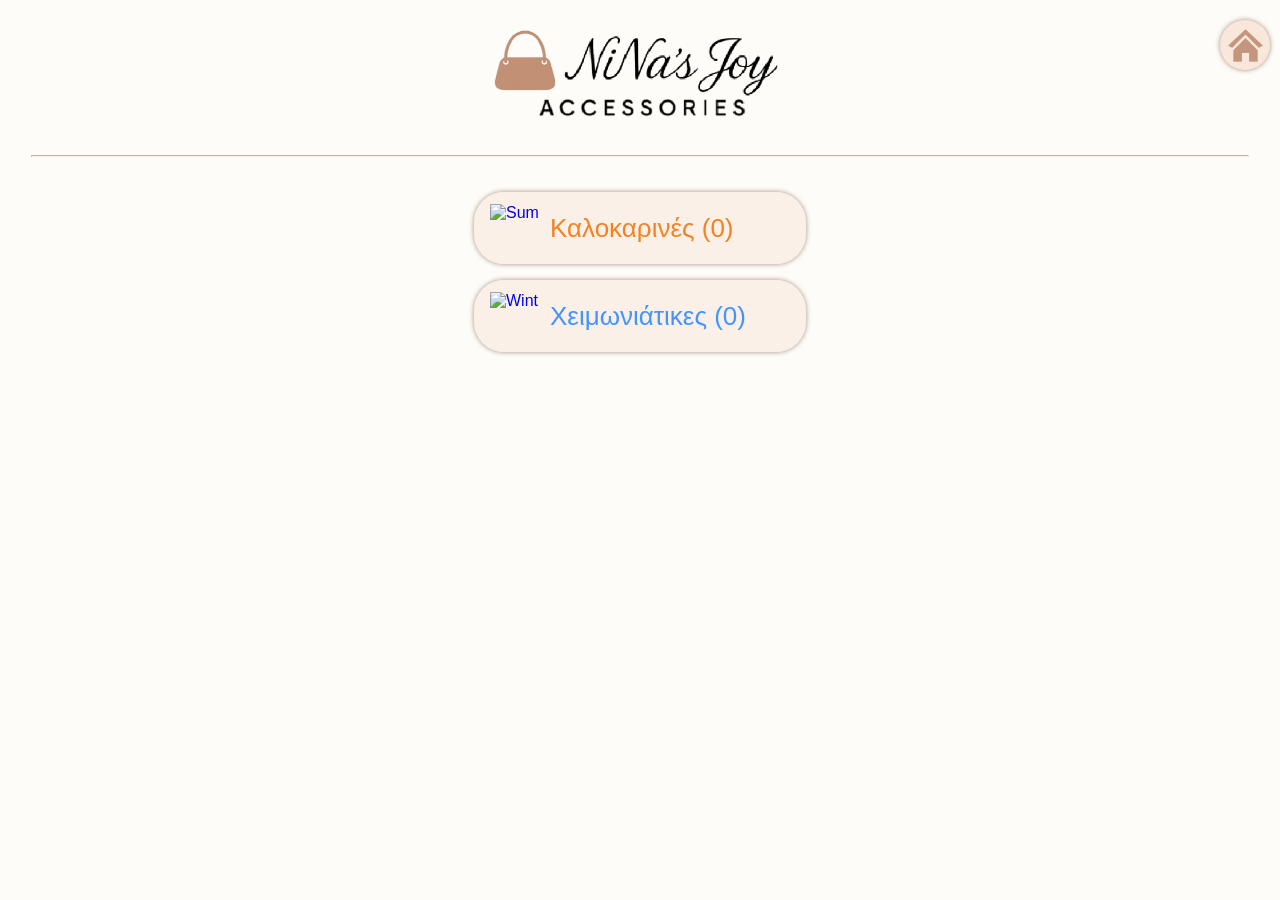
==== bags.html @ cda7c8b9 "Add files via upload" ====
<!DOCTYPE html>
<html lang="en">

<head>
    <meta charset="UTF-8" />
    <meta name="viewport" content="width=device-width, initial-scale=1.0" />
    <link rel="icon" type="image/x-icon" href="../assets/bag.png" />
    <title>Nina's Joy Accessories | Bags</title>
    <link rel="stylesheet" href="../style.css">
</head>

<body>
    <img src="/assets/logo.png" alt="Logo" class="header-logo" />
    <hr>
    <a href="../index.html" class="home-btn">
        <img src="../assets/home.png" alt="Home">
    </a>

    <div class="button-section">
        <ul class="button-grid">
            <li>
                <a class="button" href="bags-summer.html">
                    <img src="/assets/summer.png" alt="Summer Bags icon">
                    <span class="button-text" style="color: #F38222;">Καλοκαρινές (0)</span>
                </a>
            </li>

            <li>
                <a class="button" href="bags-winter.html">
                    <img src="/assets/winter.png" alt="Winter Bags icon">
                    <span class="button-text" style="color: #4295FF;">Χειμωνιάτικες (0)</span>
                </a>
            </li>
        </ul>
    </div>
</body>

</html>
---- style.css ----
html{
    scroll-behavior: smooth;
}

body {
    background-color: rgb(253, 252, 248);
    font-family:'Trebuchet MS', Arial, sans-serif;
    margin: 0;
    min-height: 100vh;
    display: flex;
    flex-direction: column;
}

.header-logo {
    display: block;
    margin: 30px auto 10px;
    width: 300px;
    height: 100px;
    object-fit: contain;
}

hr {
    margin: 15px auto;
    width: 95%;
    border-color: rgba(252, 238, 224, 0.78);
}

h2 {
    text-align: center;
    font-size: 200%;
    margin-top: 15px;
    margin-bottom: 0px;
}

.text {
    text-align: center;
}

.items {
    display: grid;
    grid-template-columns: repeat(5, minmax(260px, 1fr));
    gap: 45px;
    padding: 20px;
    justify-items: center;
}

.item-display {
    background: rgb(249, 231, 220);
    width: 100%;
    max-width: 320px;
    border-radius: 20px;
    padding: 15px;
    box-shadow: 0 0 20px rgba(104, 70, 41, 0.6);
    text-align: center;
    transform: scale(1);
    transition: transform 0.4s ease;
}

.item-display > img {
    width: 100%;
    border-radius: 15px;
    display: block;
    transform-origin: center center;
}

.product-info {
    display: flex;
    flex-direction: column;
    gap: 6px;
    margin-top: 10px;
    text-align: left;
}

.info-row {
    display: flex;
    align-items: center;
    gap: 10px;
    font-size: 1.2rem;
    color: #4a3a2a;
}

.info-row img {
    width: 32px;
    height: auto;
    flex-shrink: 0;
}

@media (max-width: 768px) {
    .items {
        grid-template-columns: 1fr;
    }

    .item-display {
        max-width: 90%;
    }
}

footer {
    margin-top: auto;
    padding: 0 0 calc(40px + env(safe-area-inset-bottom));
}

footer ul {
    list-style: none;
    padding: 0;
    margin: 0;
    display: grid;
    grid-template-columns: 1fr;
    gap: 16px;
}

footer img {
    width: 24px;
    height: 24px;
}

@media (min-width: 900px) {
    footer ul {
        grid-template-columns: repeat(3, 1fr);
    }
}

.button-grid {
    list-style: none;
    padding: 0;
    margin: 20px auto;

    display: flex;
    flex-direction: column;
    align-items: center;

    gap: 16px;
}

.button {
    display: inline-flex;
    align-items: center;
    gap: 12px;

    width: 300px;

    padding: 12px 16px;
    border-radius: 30px;

    background: rgba(249, 231, 220, 0.55);
    box-shadow: 0 0 5px rgba(104, 70, 41, 0.6);

    text-decoration: none;
    white-space: nowrap;

    transition: transform 0.25s ease;
}

.button img {
    width: 48px;
    height: 48px;
}

.button-text {
    font-size: 26px;
}

.contact-section {
    width: min(1000px, 95%);
    margin: 10px auto 0;
    padding: 0 10px;
}

.contact-title {
    margin: 0 0 10px;
    font-size: 1.5rem;
    text-align: left;
}

.contact-element {
    text-decoration: none;
    transform: scale(1);
    transition: transform 0.25s ease;
}

.home-btn {
  background-color: rgb(249, 231, 220); 
  box-shadow: 0 0 5px rgba(104, 70, 41, 0.6);
  position: fixed;
  top: 20px;
  right: 10px;
  width: 50px;
  height: 50px;
  border-radius: 50%;
  overflow: hidden;

  display: flex;
  align-items: center;
  justify-content: center;
}

.home-btn img {
  width: 70%;
  height: 70%;
  object-fit: cover;
}

.back-to-top {
  background-color: white;
  box-shadow: 0px 0px 10px rgb(188, 188, 188);
  position: fixed;
  bottom: 10px;
  right: 10px;
  width: 50px;
  height: 50px;
  border-radius: 50%;
  overflow: hidden;

  display: flex;
  align-items: center;
  justify-content: center;

  opacity: 0;
  visibility: hidden;
  transform: scale(0.5);

  transition: 
    opacity 0.3s ease,
    transform 0.3s ease,
    visibility 0.3s ease,
    background-color 0.5s ease;
}

.back-to-top.show {
  opacity: 1;
  visibility: visible;
  transform: scale(1);
}

.back-to-top img {
  width: 50%;
  height: 60%;
  object-fit: cover;
  transition: filter 0.5s ease;
}

.back-to-top.active {
  background-color: black;
}

.back-to-top.active img {
  filter: invert(1);
}

@media (hover: hover) and (pointer: fine) {
  .back-to-top:hover {
    background-color: black;
  }

  .back-to-top:hover img {
    filter: invert(1);
  }
}

footer li {
    display: flex;
    align-items: center;
    gap: 15px;
    font-size: 1rem;
    background: rgba(249, 231, 220, 0.55);
    border-radius: 30px;
    padding: 12px 14px;
    box-shadow: 0 0 5px rgba(104, 70, 41, 0.6);

    transform: scale(1);
}

footer li:active{
    transform: scale(0.95,0.95);
}

@media (hover: hover) and (pointer: fine) {
  .item-display:hover {
    transform: scale(1.05);
  }

  .contact-element:hover {
    transform: scale(1.05);
  }

  .button:hover {
    transform: scale(1.05);
  }

  .home-btn:hover {
    transform: scale(1.1);
    transition: 0.2s;
  }
}
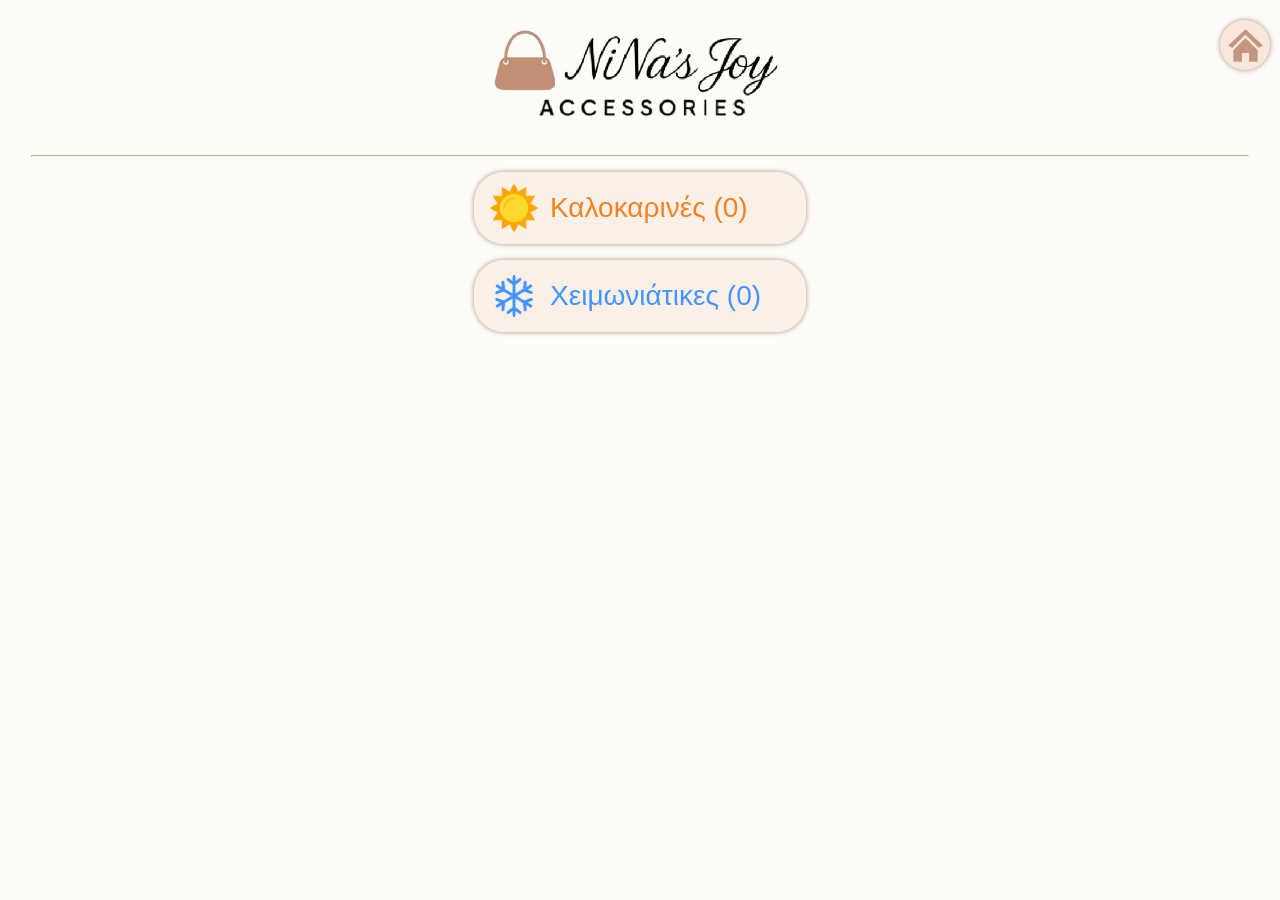
==== commit b5d704d5: "Update bags.html" ====
--- a/bags.html
+++ b/bags.html
@@ -21,18 +21,20 @@
             <li>
                 <a class="button" href="bags-summer.html">
                     <img src="/assets/summer.png" alt="Summer Bags icon">
-                    <span class="button-text" style="color: #F38222;">Καλοκαρινές (0)</span>
+                    <span id="summer-count" class="button-text" style="color: #F38222;">Καλοκαρινές (0)</span>
                 </a>
             </li>
 
             <li>
                 <a class="button" href="bags-winter.html">
                     <img src="/assets/winter.png" alt="Winter Bags icon">
-                    <span class="button-text" style="color: #4295FF;">Χειμωνιάτικες (0)</span>
+                    <span id="winter-count" class="button-text" style="color: #4295FF;">Χειμωνιάτικες (0)</span>
                 </a>
             </li>
         </ul>
     </div>
+
+    <script src="scripts/product_counter.js"></script>
 </body>
 
-</html>+</html>
--- a/style.css
+++ b/style.css
@@ -1,14 +1,21 @@
-html{
+html {
     scroll-behavior: smooth;
 }
 
 body {
     background-color: rgb(253, 252, 248);
-    font-family:'Trebuchet MS', Arial, sans-serif;
+    font-family: 'Trebuchet MS', Arial, sans-serif;
     margin: 0;
     min-height: 100vh;
     display: flex;
     flex-direction: column;
+}
+
+.page-content {
+    flex: 1;
+    display: flex;
+    flex-direction: column;
+    gap: 20px;
 }
 
 .header-logo {
@@ -85,6 +92,15 @@
     flex-shrink: 0;
 }
 
+.center-message {
+    grid-column: 1 / -1;
+    display: flex;
+    justify-content: center;
+    align-items: center;
+    text-align: center;
+    min-height: 300px;
+}
+
 @media (max-width: 768px) {
     .items {
         grid-template-columns: 1fr;
@@ -97,7 +113,6 @@
 
 footer {
     margin-top: auto;
-    padding: 0 0 calc(40px + env(safe-area-inset-bottom));
 }
 
 footer ul {
@@ -118,17 +133,23 @@
     footer ul {
         grid-template-columns: repeat(3, 1fr);
     }
+
+    .button {
+        width: 360px;
+    }
+
+    .button-grid {
+        gap: 22px;
+    }
 }
 
 .button-grid {
     list-style: none;
     padding: 0;
-    margin: 20px auto;
-
+    margin: 0 auto;
     display: flex;
     flex-direction: column;
     align-items: center;
-
     gap: 16px;
 }
 
@@ -136,18 +157,13 @@
     display: inline-flex;
     align-items: center;
     gap: 12px;
-
     width: 300px;
-
     padding: 12px 16px;
     border-radius: 30px;
-
     background: rgba(249, 231, 220, 0.55);
     box-shadow: 0 0 5px rgba(104, 70, 41, 0.6);
-
     text-decoration: none;
     white-space: nowrap;
-
     transition: transform 0.25s ease;
 }
 
@@ -157,13 +173,23 @@
 }
 
 .button-text {
-    font-size: 26px;
+    font-size: 28px;
+}
+
+li {
+    transition: transform ease-in;
+    transform: scale(1);
+}
+
+li:active {
+    transform: scale(0.95, 0.95);
 }
 
 .contact-section {
     width: min(1000px, 95%);
-    margin: 10px auto 0;
+    margin: 40px auto 0;
     padding: 0 10px;
+    padding-bottom: 40px;
 }
 
 .contact-title {
@@ -172,89 +198,8 @@
     text-align: left;
 }
 
-.contact-element {
+.contact-element{
     text-decoration: none;
-    transform: scale(1);
-    transition: transform 0.25s ease;
-}
-
-.home-btn {
-  background-color: rgb(249, 231, 220); 
-  box-shadow: 0 0 5px rgba(104, 70, 41, 0.6);
-  position: fixed;
-  top: 20px;
-  right: 10px;
-  width: 50px;
-  height: 50px;
-  border-radius: 50%;
-  overflow: hidden;
-
-  display: flex;
-  align-items: center;
-  justify-content: center;
-}
-
-.home-btn img {
-  width: 70%;
-  height: 70%;
-  object-fit: cover;
-}
-
-.back-to-top {
-  background-color: white;
-  box-shadow: 0px 0px 10px rgb(188, 188, 188);
-  position: fixed;
-  bottom: 10px;
-  right: 10px;
-  width: 50px;
-  height: 50px;
-  border-radius: 50%;
-  overflow: hidden;
-
-  display: flex;
-  align-items: center;
-  justify-content: center;
-
-  opacity: 0;
-  visibility: hidden;
-  transform: scale(0.5);
-
-  transition: 
-    opacity 0.3s ease,
-    transform 0.3s ease,
-    visibility 0.3s ease,
-    background-color 0.5s ease;
-}
-
-.back-to-top.show {
-  opacity: 1;
-  visibility: visible;
-  transform: scale(1);
-}
-
-.back-to-top img {
-  width: 50%;
-  height: 60%;
-  object-fit: cover;
-  transition: filter 0.5s ease;
-}
-
-.back-to-top.active {
-  background-color: black;
-}
-
-.back-to-top.active img {
-  filter: invert(1);
-}
-
-@media (hover: hover) and (pointer: fine) {
-  .back-to-top:hover {
-    background-color: black;
-  }
-
-  .back-to-top:hover img {
-    filter: invert(1);
-  }
 }
 
 footer li {
@@ -266,29 +211,97 @@
     border-radius: 30px;
     padding: 12px 14px;
     box-shadow: 0 0 5px rgba(104, 70, 41, 0.6);
-
     transform: scale(1);
 }
 
-footer li:active{
-    transform: scale(0.95,0.95);
+footer li:active {
+    transform: scale(0.95, 0.95);
+}
+
+.home-btn {
+    background-color: rgb(249, 231, 220);
+    box-shadow: 0 0 5px rgba(104, 70, 41, 0.6);
+    position: fixed;
+    top: 20px;
+    right: 10px;
+    width: 50px;
+    height: 50px;
+    border-radius: 50%;
+    overflow: hidden;
+    display: flex;
+    align-items: center;
+    justify-content: center;
+}
+
+.home-btn img {
+    width: 70%;
+    height: 70%;
+    object-fit: cover;
+}
+
+.back-to-top {
+    background-color: white;
+    box-shadow: 0px 0px 10px rgb(188, 188, 188);
+    position: fixed;
+    bottom: 10px;
+    right: 10px;
+    width: 50px;
+    height: 50px;
+    border-radius: 50%;
+    overflow: hidden;
+    display: flex;
+    align-items: center;
+    justify-content: center;
+    opacity: 0;
+    visibility: hidden;
+    transform: scale(0.5);
+    transition: opacity 0.3s ease, transform 0.3s ease, visibility 0.3s ease, background-color 0.5s ease;
+}
+
+.back-to-top.show {
+    opacity: 1;
+    visibility: visible;
+    transform: scale(1);
+}
+
+.back-to-top img {
+    width: 50%;
+    height: 60%;
+    object-fit: cover;
+    transition: filter 0.5s ease;
+}
+
+.back-to-top.active {
+    background-color: black;
+}
+
+.back-to-top.active img {
+    filter: invert(1);
 }
 
 @media (hover: hover) and (pointer: fine) {
-  .item-display:hover {
-    transform: scale(1.05);
-  }
-
-  .contact-element:hover {
-    transform: scale(1.05);
-  }
-
-  .button:hover {
-    transform: scale(1.05);
-  }
-
-  .home-btn:hover {
-    transform: scale(1.1);
-    transition: 0.2s;
-  }
-}
+    .item-display:hover {
+        transform: scale(1.05);
+    }
+
+    .contact-element:hover {
+        transform: scale(1.05);
+    }
+
+    .button:hover {
+        transform: scale(1.05);
+    }
+
+    .home-btn:hover {
+        transform: scale(1.1);
+        transition: 0.2s;
+    }
+
+    .back-to-top:hover {
+        background-color: black;
+    }
+
+    .back-to-top:hover img {
+        filter: invert(1);
+    }
+}
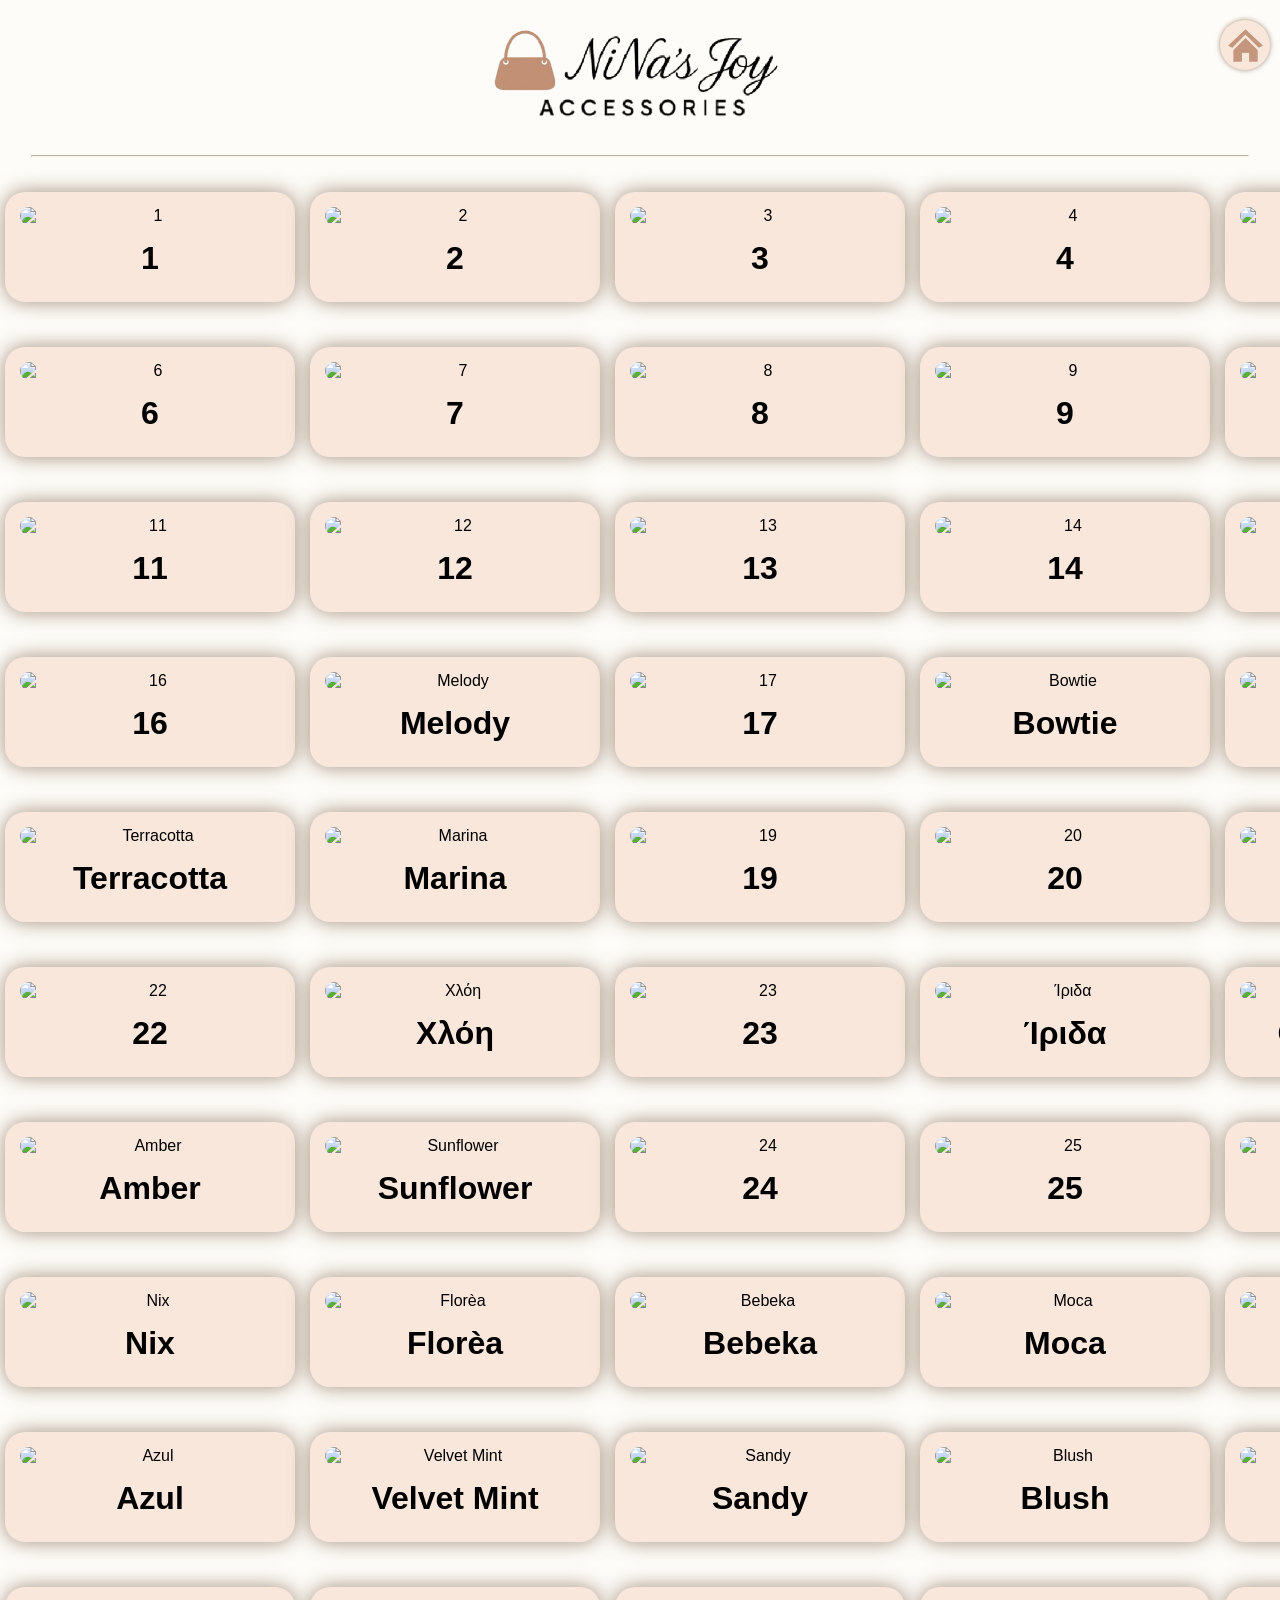
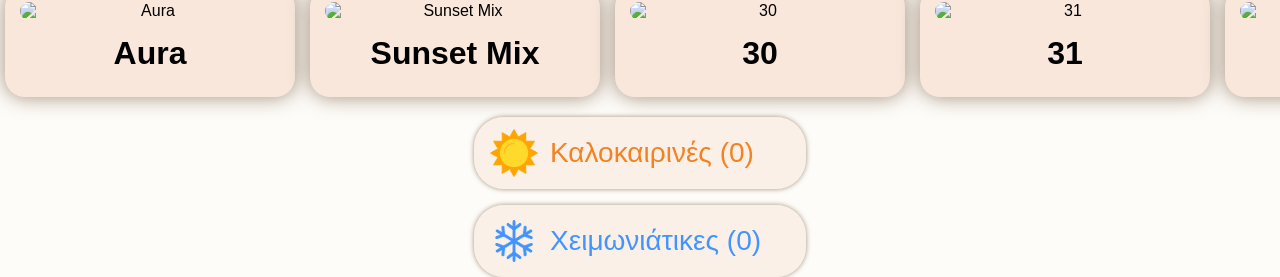
==== commit 4d351158: "Implement product loading in bags.html Added dynamic product loading for bags section." ====
--- a/bags.html
+++ b/bags.html
@@ -12,6 +12,16 @@
 <body>
     <img src="/assets/logo.png" alt="Logo" class="header-logo" />
     <hr>
+
+<div class="items" id="itemsContainer" data-path="../seasonal/products.json"></div>
+
+  <script src="../scripts/load.js"></script>
+
+  <script>
+    const container = document.getElementById("itemsContainer");
+    loadProducts("../bags/products.json");
+  </script>
+    
     <a href="../index.html" class="home-btn">
         <img src="../assets/home.png" alt="Home">
     </a>
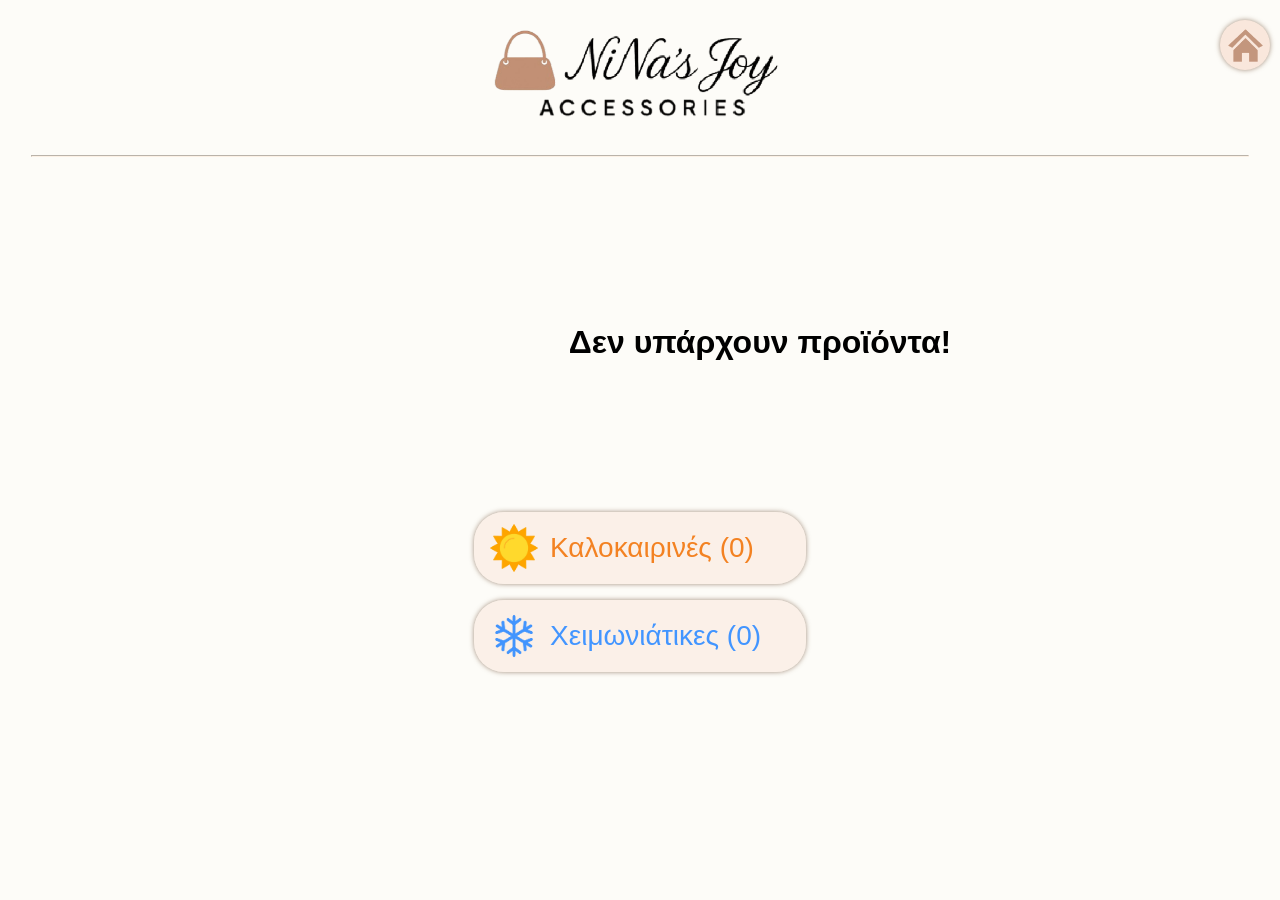
==== commit cc707a91: "Fix loadProducts function to use data-path attribute Updated the loadProducts function to use the da" ====
--- a/bags.html
+++ b/bags.html
@@ -19,7 +19,7 @@
 
   <script>
     const container = document.getElementById("itemsContainer");
-    loadProducts("../bags/products.json");
+    loadProducts(container.dataset.path);
   </script>
     
     <a href="../index.html" class="home-btn">
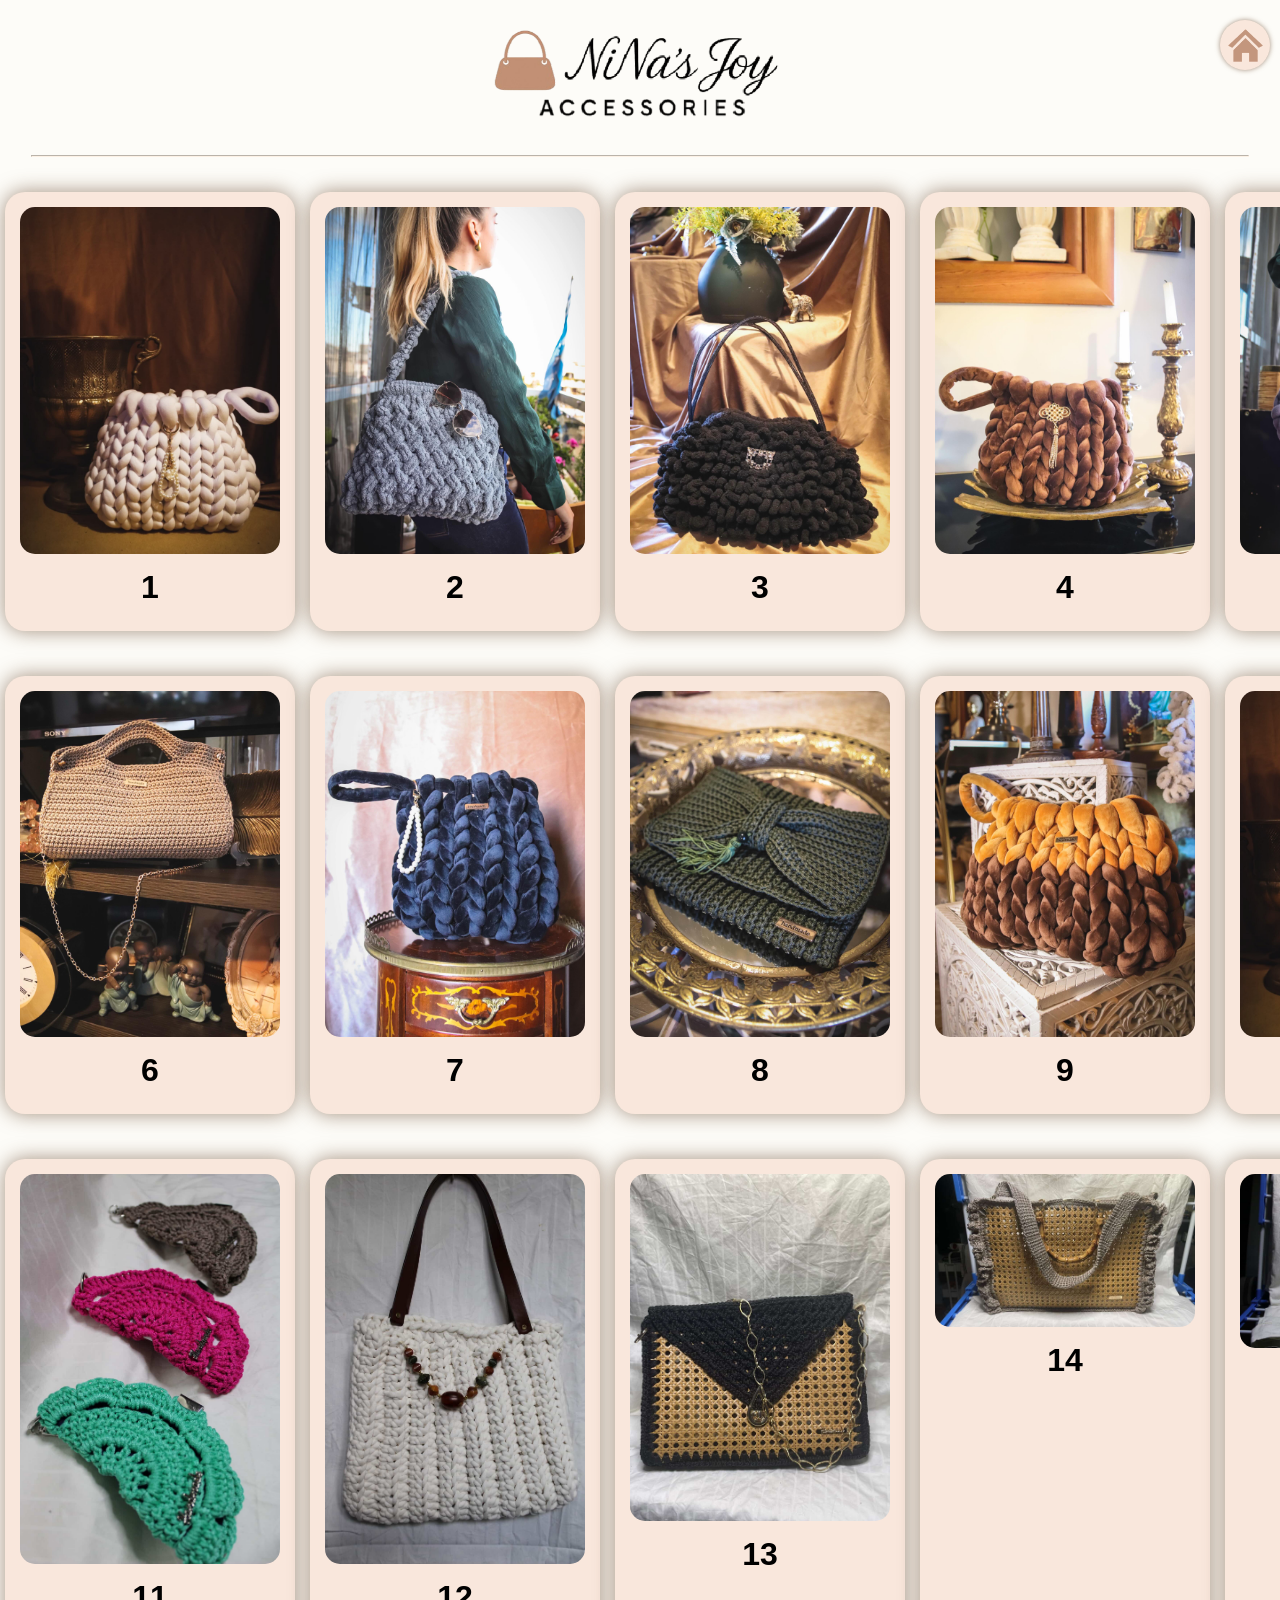
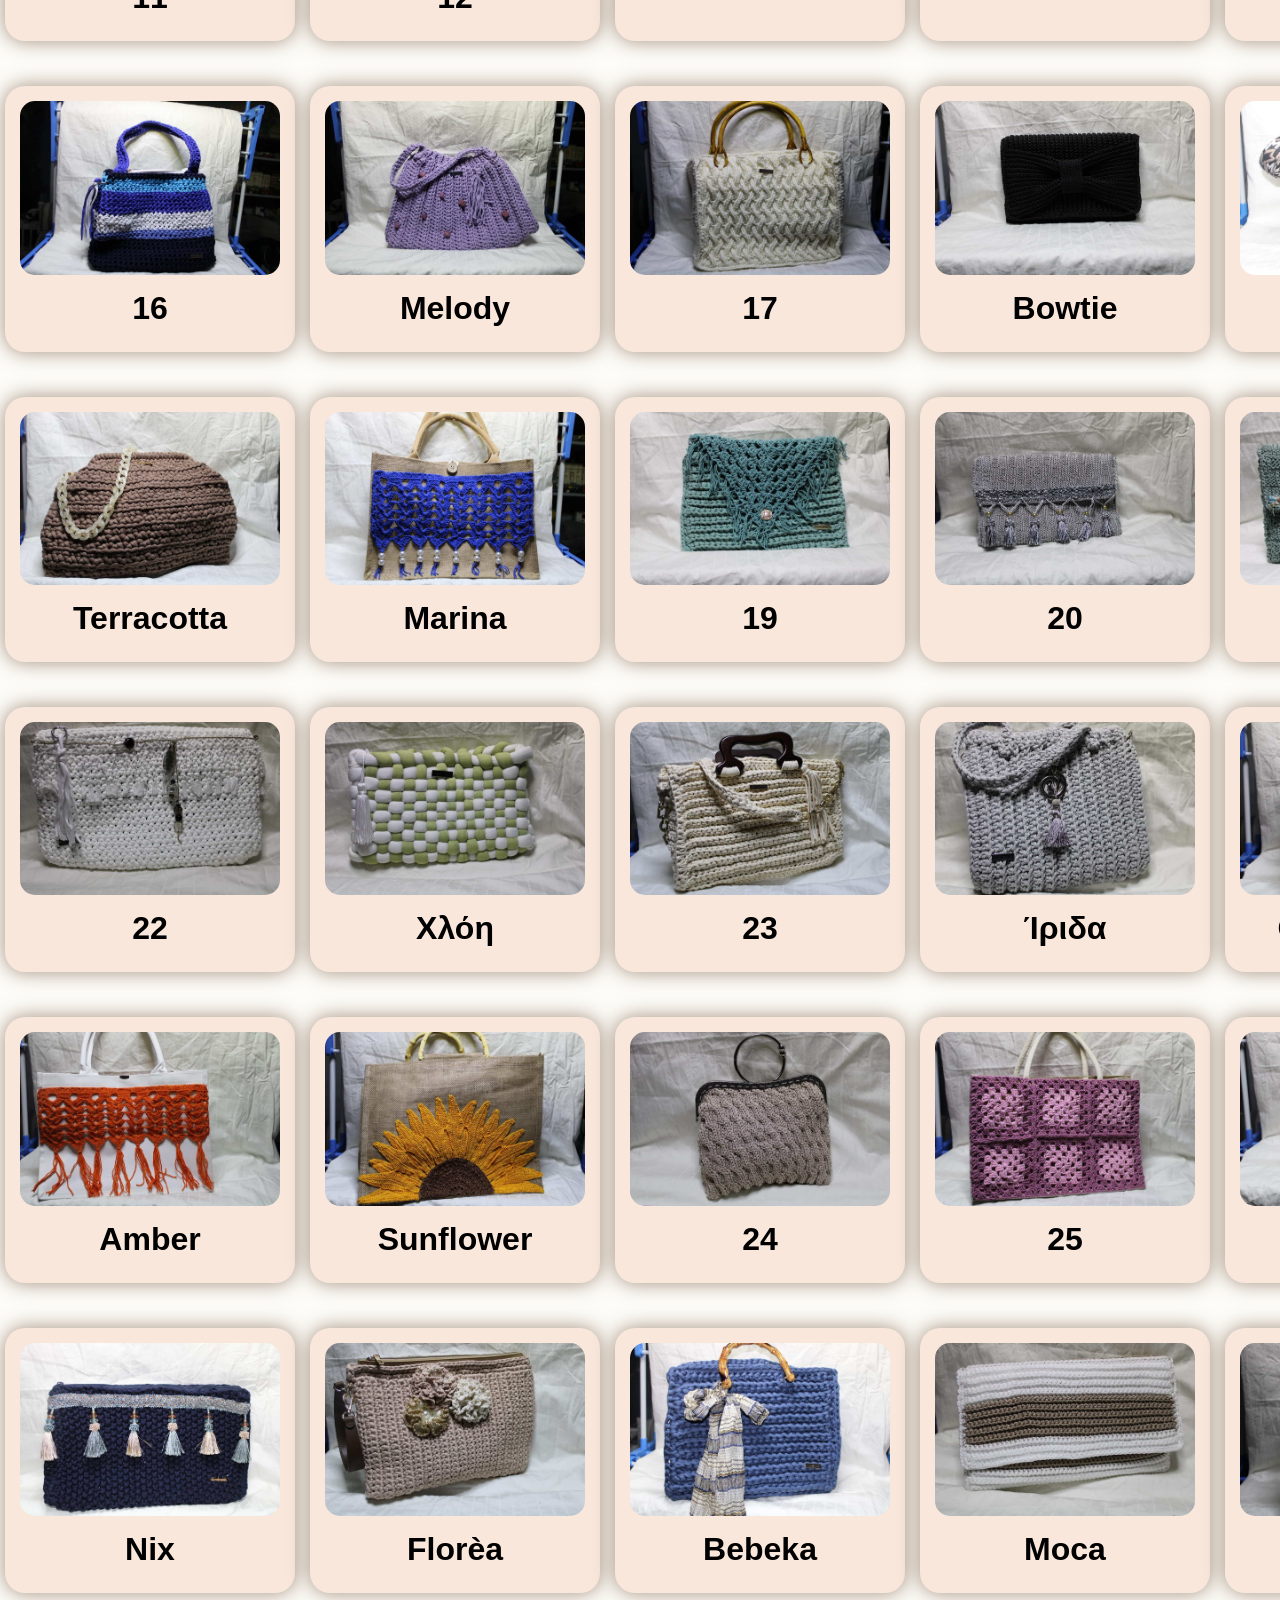
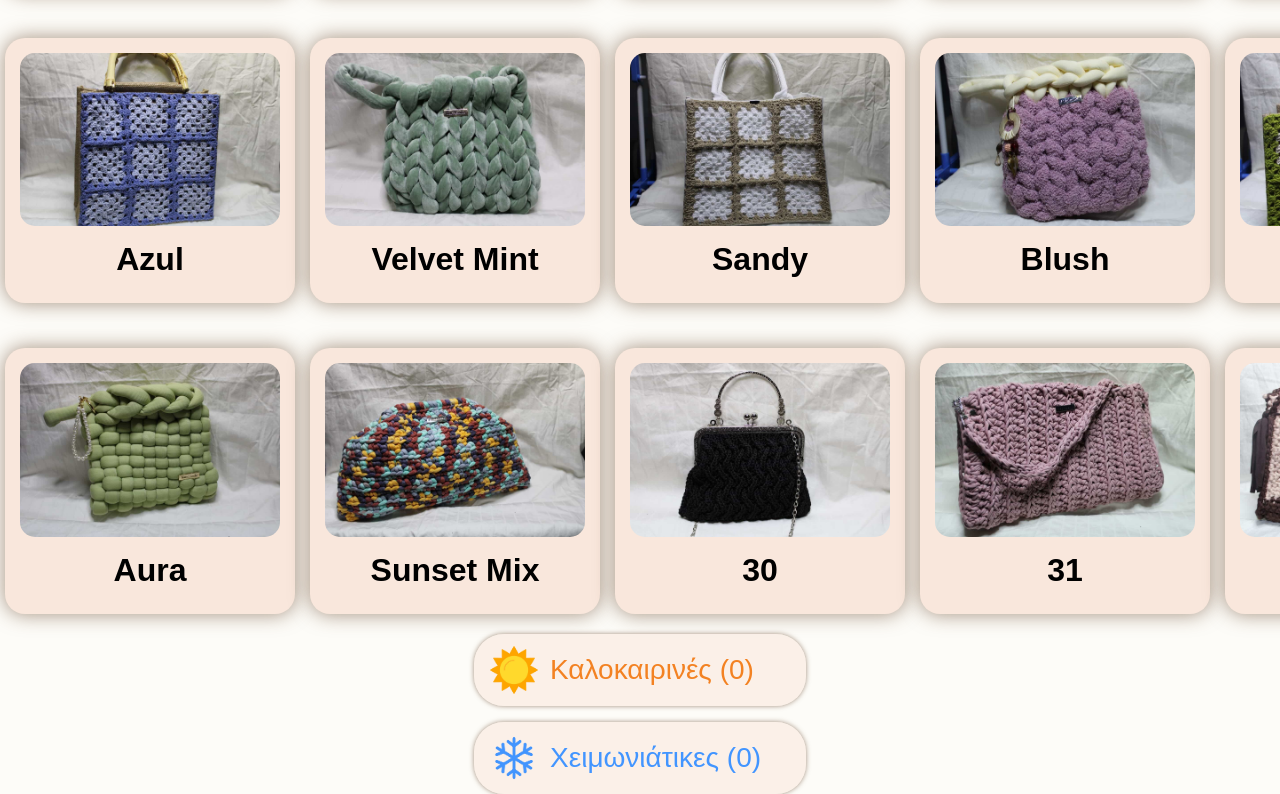
==== commit b91ba02a: "Update bags.html" ====
--- a/bags.html
+++ b/bags.html
@@ -13,7 +13,7 @@
     <img src="/assets/logo.png" alt="Logo" class="header-logo" />
     <hr>
 
-<div class="items" id="itemsContainer" data-path="../seasonal/products.json"></div>
+<div class="items" id="itemsContainer" data-path="../bags/products.json"></div>
 
   <script src="../scripts/load.js"></script>
 
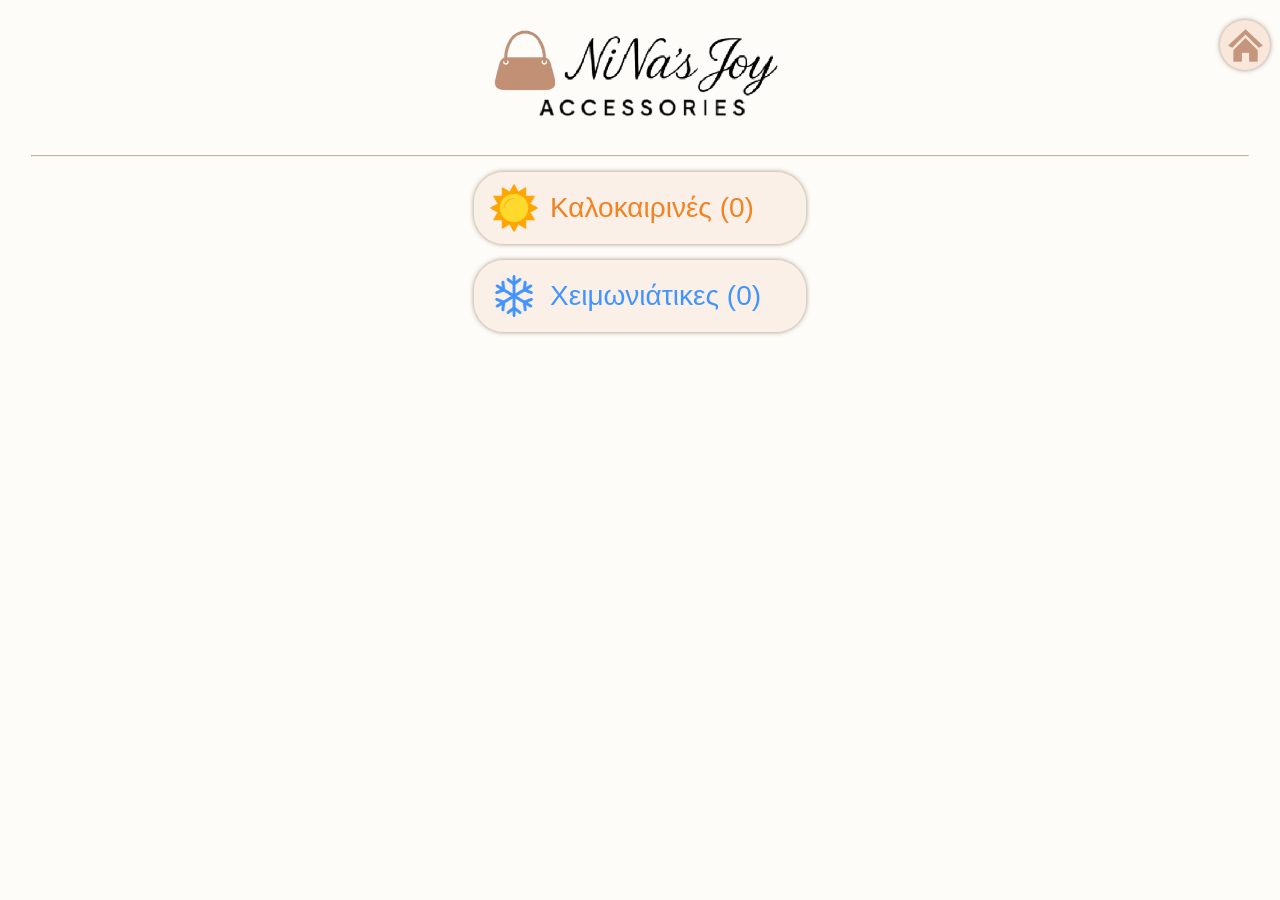
==== commit d7c53675: "Update bags.html" ====
--- a/bags.html
+++ b/bags.html
@@ -12,15 +12,6 @@
 <body>
     <img src="/assets/logo.png" alt="Logo" class="header-logo" />
     <hr>
-
-<div class="items" id="itemsContainer" data-path="../bags/products.json"></div>
-
-  <script src="../scripts/load.js"></script>
-
-  <script>
-    const container = document.getElementById("itemsContainer");
-    loadProducts(container.dataset.path);
-  </script>
     
     <a href="../index.html" class="home-btn">
         <img src="../assets/home.png" alt="Home">
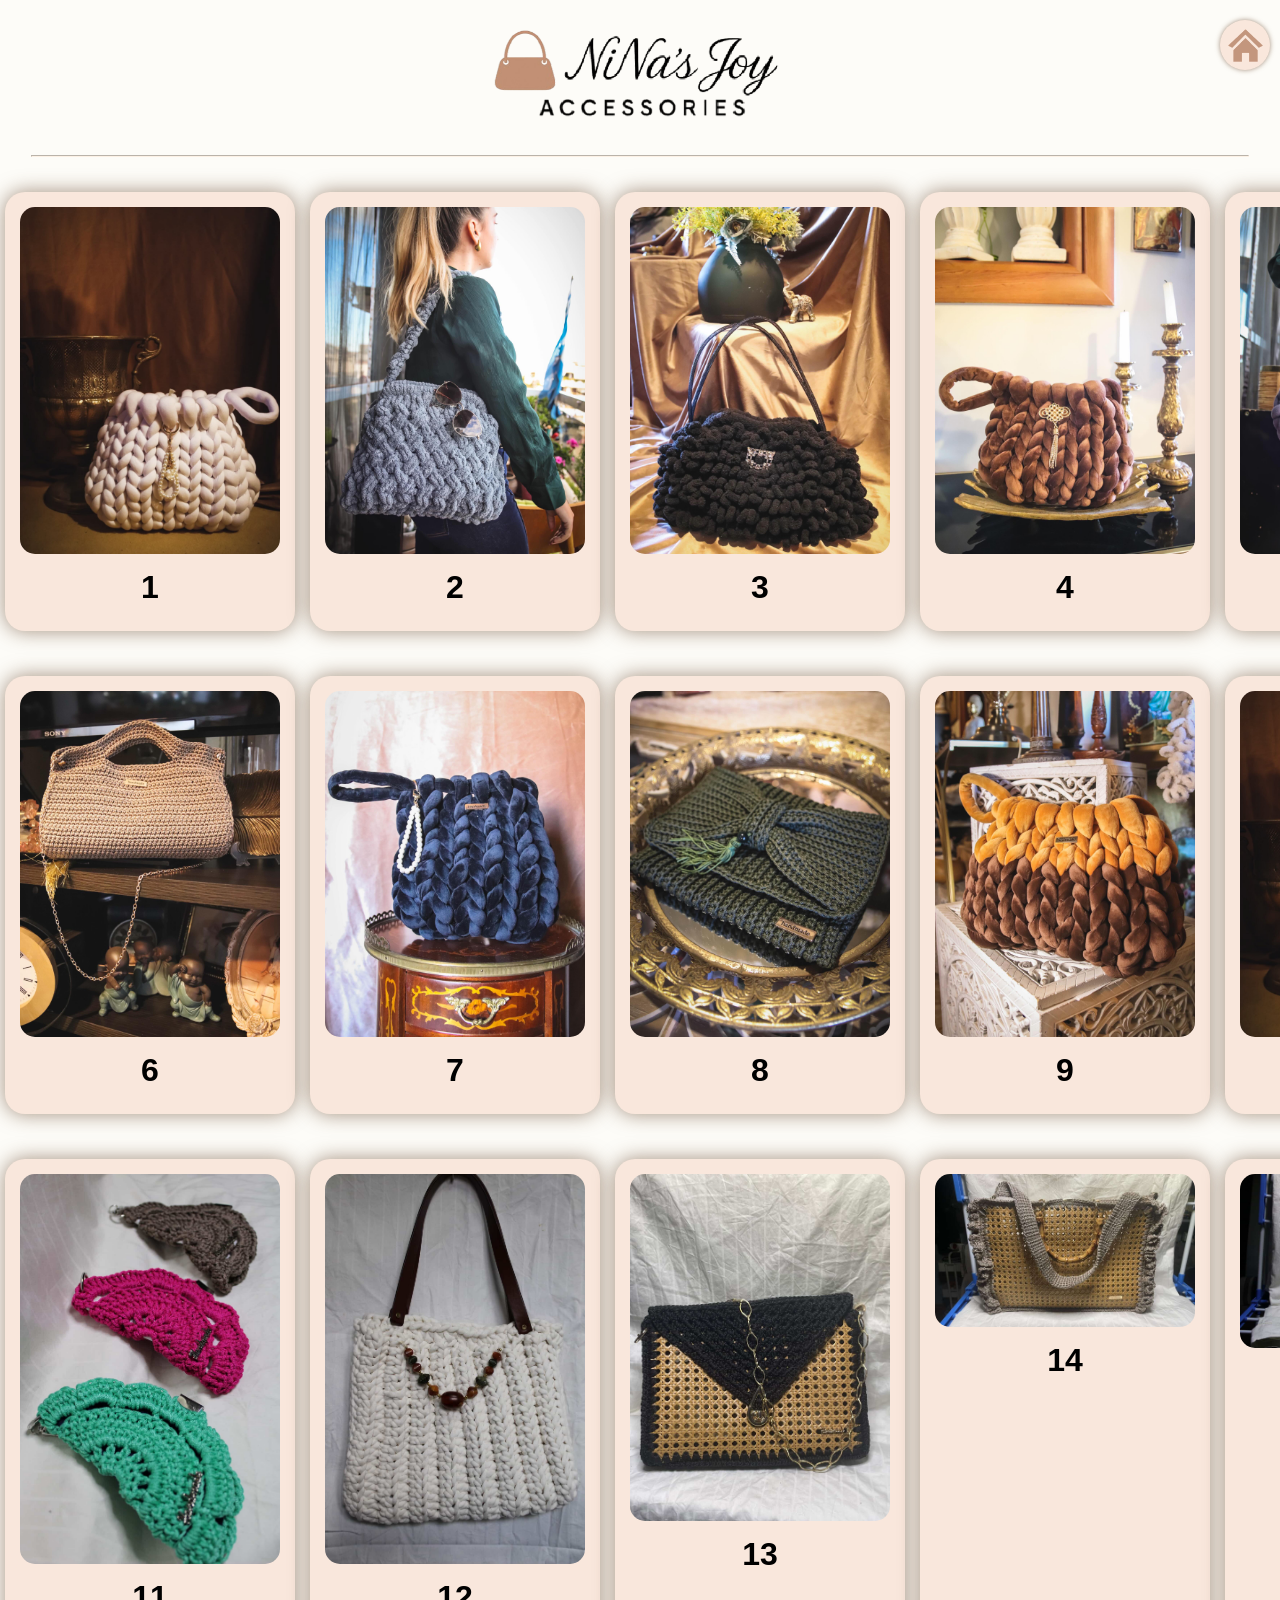
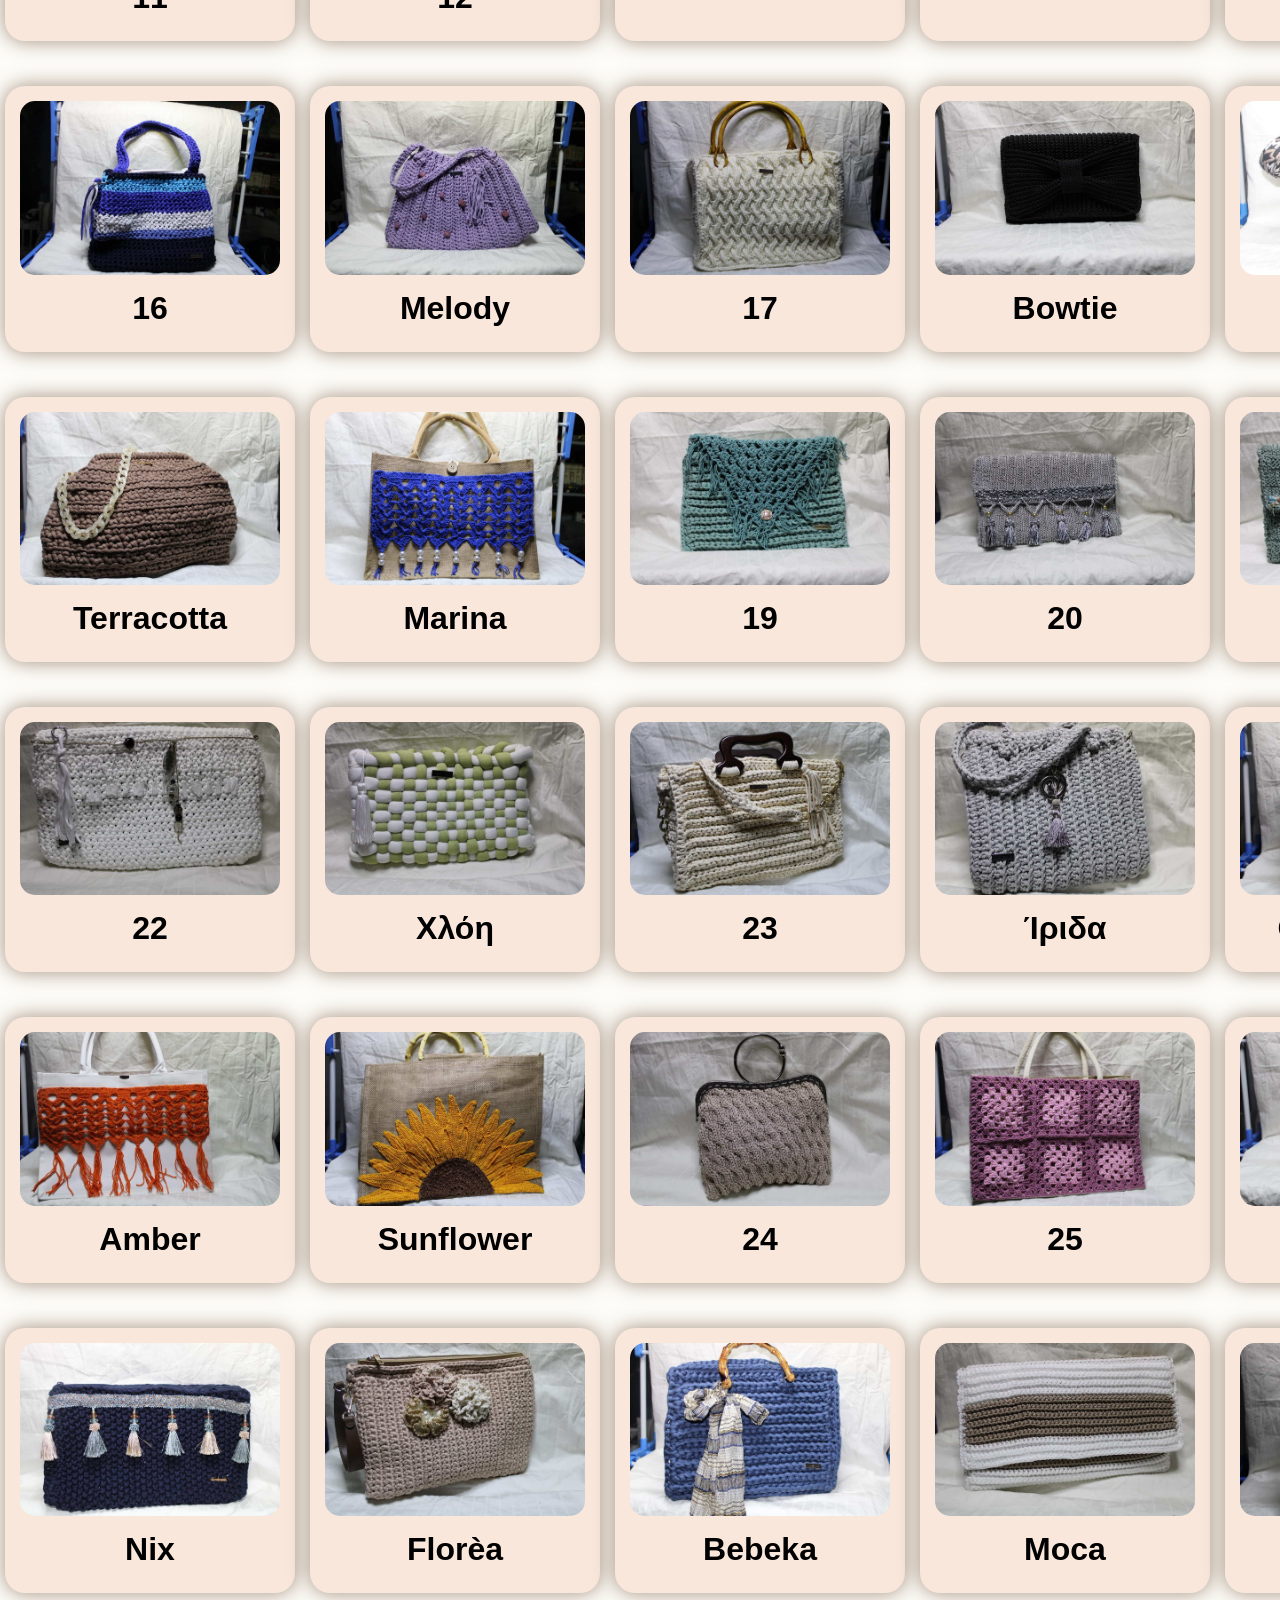
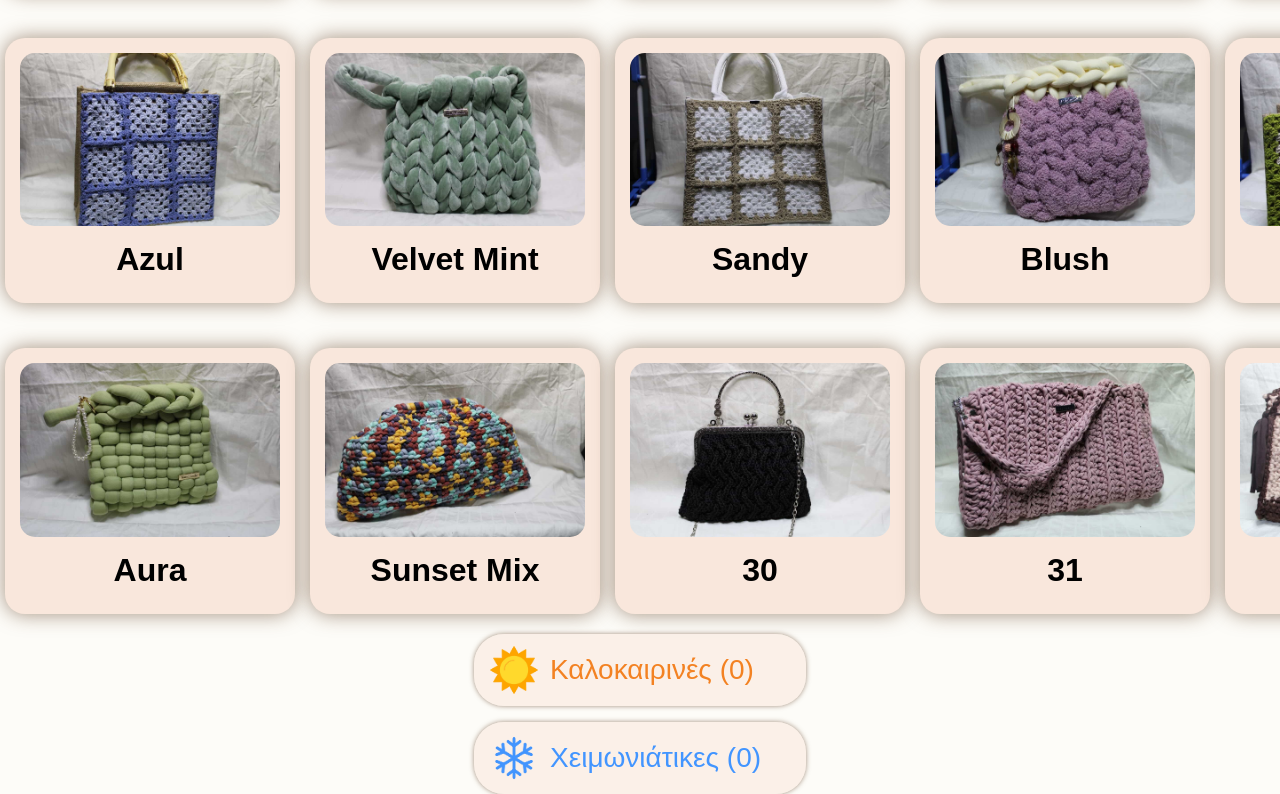
==== commit 8e377aee: "Update bags.html" ====
--- a/bags.html
+++ b/bags.html
@@ -12,6 +12,15 @@
 <body>
     <img src="/assets/logo.png" alt="Logo" class="header-logo" />
     <hr>
+
+      <div class="items" id="itemsContainer" data-path="../bags/products.json"></div>
+
+  <script src="../scripts/load.js"></script>
+
+  <script>
+    const container = document.getElementById("itemsContainer");
+    loadProducts(container.dataset.path);
+  </script>
     
     <a href="../index.html" class="home-btn">
         <img src="../assets/home.png" alt="Home">
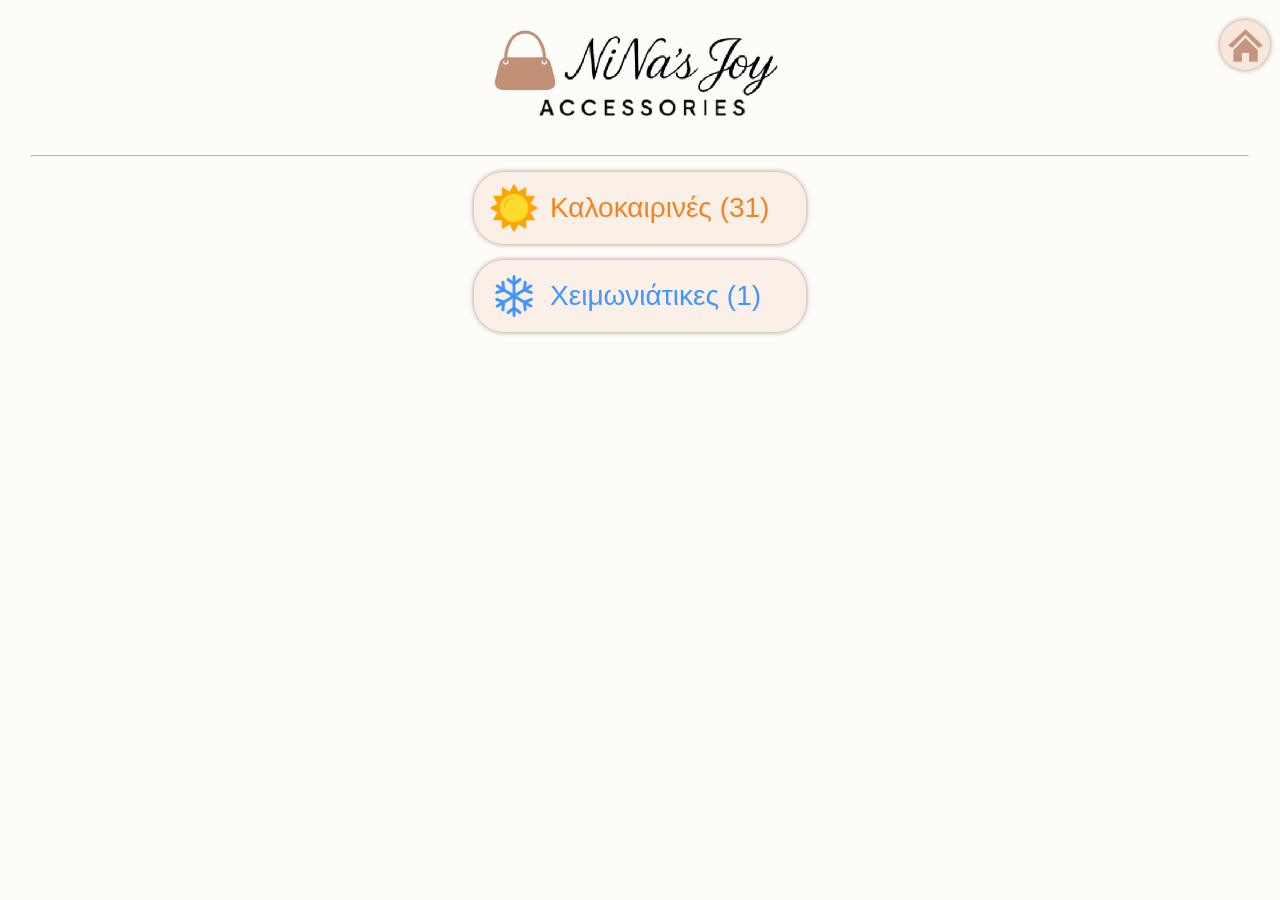
==== commit 240b60f8: "Big renew" ====
--- a/bags.html
+++ b/bags.html
@@ -12,16 +12,6 @@
 <body>
     <img src="/assets/logo.png" alt="Logo" class="header-logo" />
     <hr>
-
-      <div class="items" id="itemsContainer" data-path="../bags/products.json"></div>
-
-  <script src="../scripts/load.js"></script>
-
-  <script>
-    const container = document.getElementById("itemsContainer");
-    loadProducts(container.dataset.path);
-  </script>
-    
     <a href="../index.html" class="home-btn">
         <img src="../assets/home.png" alt="Home">
     </a>
@@ -47,4 +37,4 @@
     <script src="scripts/product_counter.js"></script>
 </body>
 
-</html>
+</html>
--- a/style.css
+++ b/style.css
@@ -304,4 +304,4 @@
     .back-to-top:hover img {
         filter: invert(1);
     }
-}
+}
